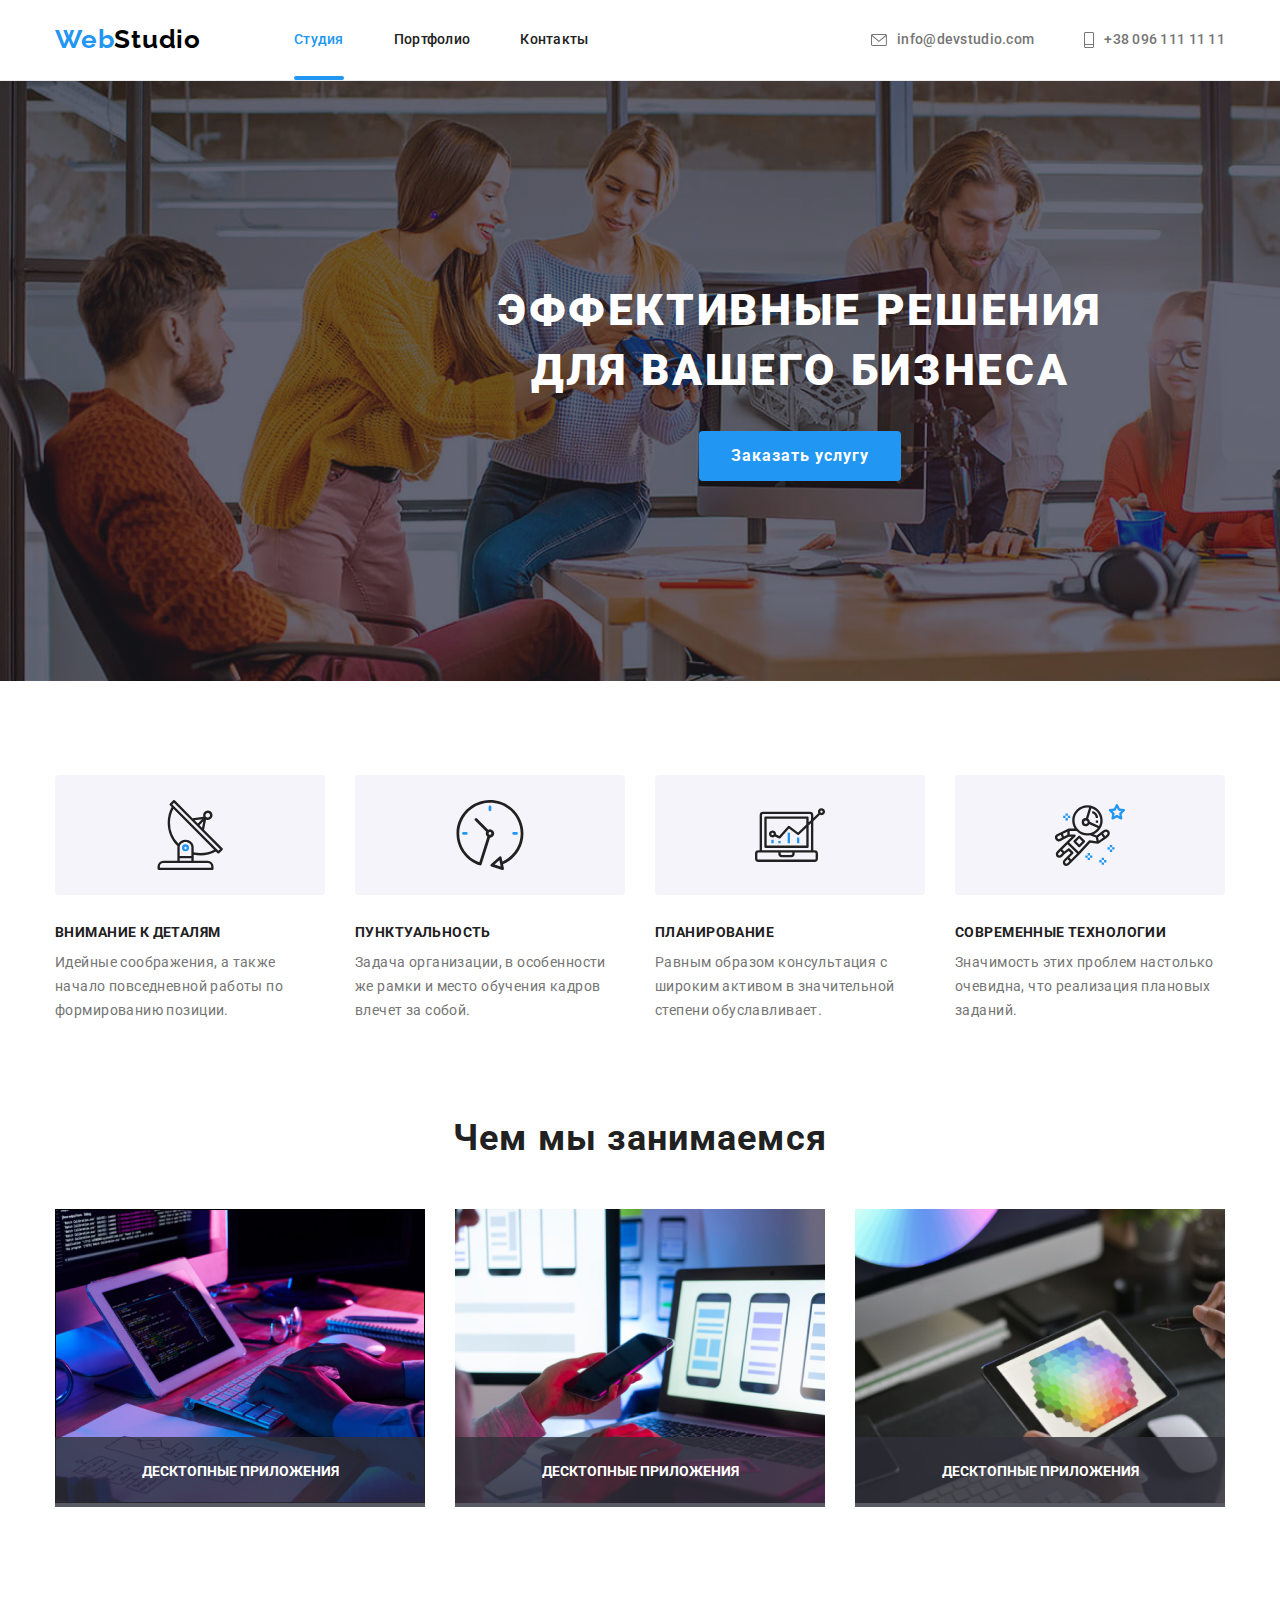
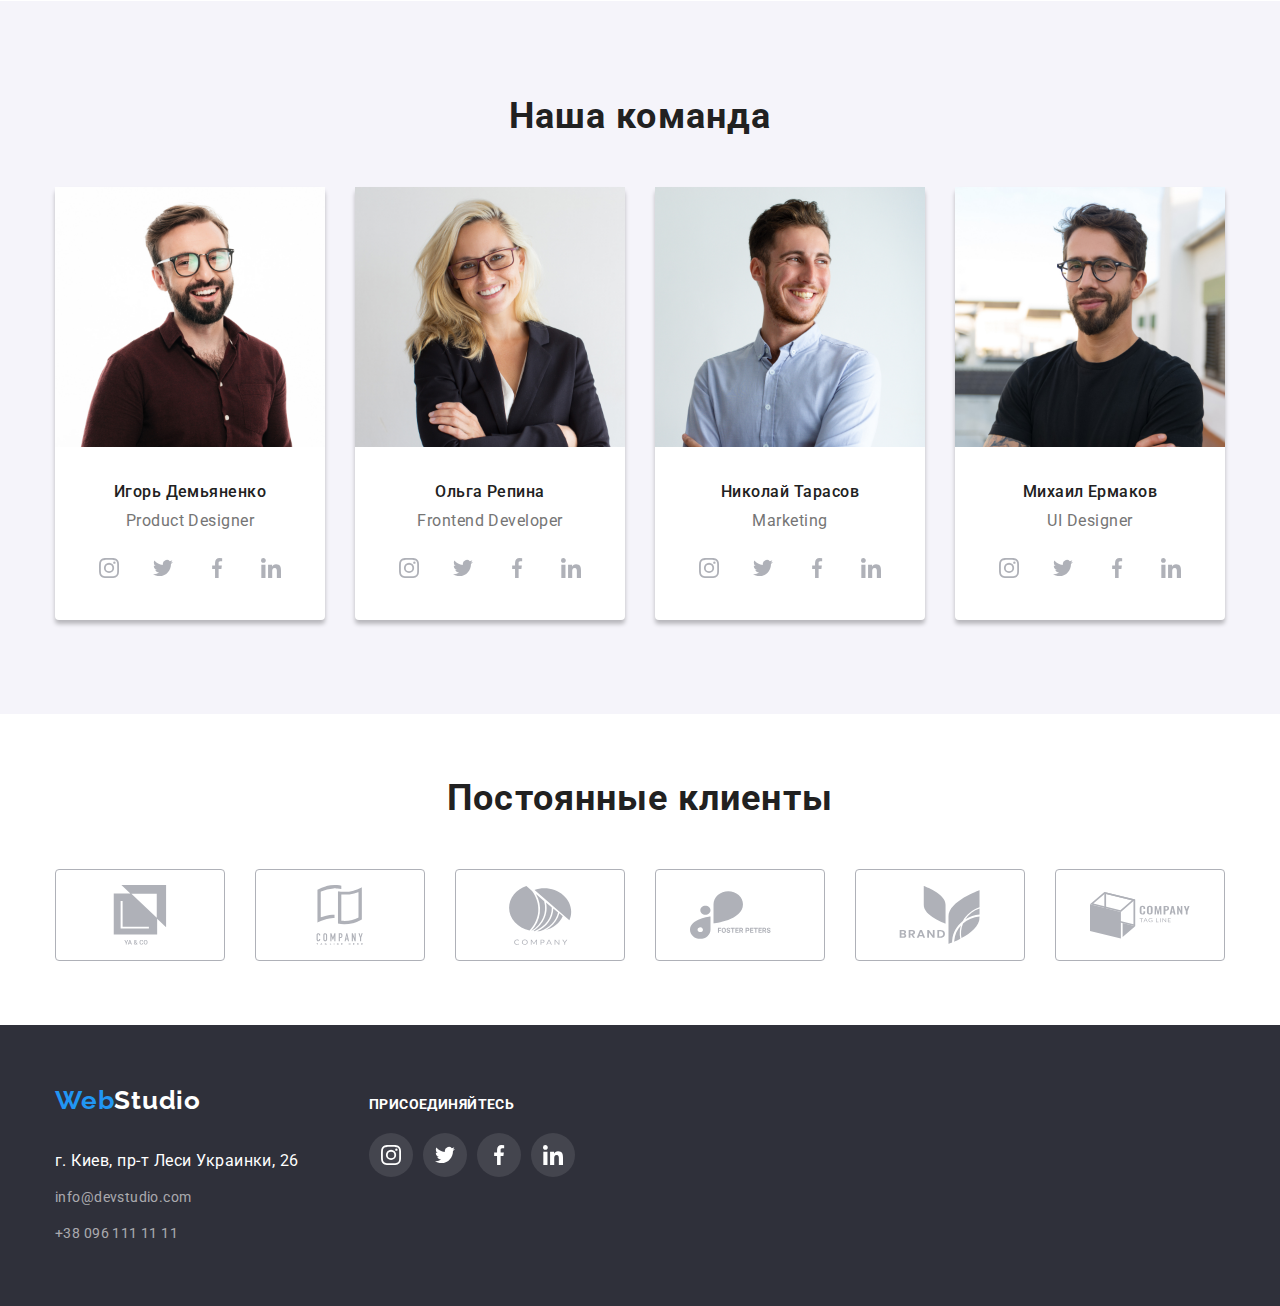
==== index.html @ 06fabc36 "подготовка дз" ====
<!DOCTYPE html>
<html lang="ru">
  <head>
    <meta charset="UTF-8" />
    <meta http-equiv="X-UA-Compatible" content="IE=edge" />
    <meta name="viewport" content="width=device-width, initial-scale=1.0" />
    <link rel="preconnect" href="https://fonts.googleapis.com" />
    <link rel="preconnect" href="https://fonts.gstatic.com" crossorigin />
    <link
      href="https://fonts.googleapis.com/css2?family=Raleway:wght@700&family=Roboto:wght@400;500;700;900&display=swap"
      rel="stylesheet"
    />
    <link
      rel="stylesheet"
      href="https://cdnjs.cloudflare.com/ajax/libs/modern-normalize/1.1.0/modern-normalize.min.css"
    />
    <link rel="stylesheet" href="./css/style.css" />
    <title>Document</title>
  </head>
  <body class="page">
    <header class="page-header">
      <div class="conteiner main-nav">
        <nav class="main-nav">
          <a href="./index.html" class="logo"
            ><span class="logo-web">Web</span
            ><span class="logo-studio">Studio</span></a
          >
          <ul class="site-nav list">
            <li class="item">
              <a href="./index.html" class="link-nav current">Студия</a>
            </li>
            <li class="item">
              <a href="./portfolio.html" class="link-nav">Портфолио</a>
            </li>
            <li class="item"><a href="" class="link-nav">Контакты</a></li>
          </ul>
        </nav>

        <ul class="auth-nav list">
          <li class="item">
            <a href="mailto:info@devstudio.com" class="linkpadding link-align">
              <svg class="nav-svg" width="16" height="12">
                <use href="./images/icons.svg#icon-envelope"></use>
              </svg>
              info@devstudio.com</a
            >
          </li>
          <li class="item">
            <a href="tel:+380961111111" class="linkpadding link-align">
              <svg class="nav-svg" width="10" height="16">
                <use href="./images/icons.svg#icon-Mobile"></use>
              </svg>
              +38 096 111 11 11</a
            >
          </li>
        </ul>
      </div>
    </header>
    <main>
      <section class="hero">
        <h1 class="hero-title">Эффективные решения <br />для вашего бизнеса</h1>
        <button type="button" data-modal-open class="button primary">
          Заказать услугу
        </button>
      </section>
      <section class="section nobottom">
        <div class="conteiner">
          <h2 class="title visually-hidden">Особенности</h2>
          <ul class="list peculiarities">
            <li class="item icon-antena">
              <div class="section-div-svg">
                <svg class="icon-svg" width="70" height="70">
                  <use href="./images/icons.svg#icon-antenna"></use>
                </svg>
              </div>
              <h3 class="subtitle">Внимание к деталям</h3>
              <p class="paragraph">
                Идейные соображения, а также начало повседневной работы по
                формированию позиции.
              </p>
            </li>
            <li class="item icon-clock">
              <div class="section-div-svg">
                <svg class="icon-svg" width="70" height="70">
                  <use href="./images/icons.svg#icon-clock"></use>
                </svg>
              </div>
              <h3 class="subtitle">Пунктуальность</h3>
              <p class="paragraph">
                Задача организации, в особенности же рамки и место обучения
                кадров влечет за собой.
              </p>
            </li>
            <li class="item">
              <div class="section-div-svg">
                <svg class="icon-svg" width="70" height="70">
                  <use href="./images/icons.svg#icon-diagram"></use>
                </svg>
              </div>
              <h3 class="subtitle">Планирование</h3>
              <p class="paragraph">
                Равным образом консультация с широким активом в значительной
                степени обуславливает.
              </p>
            </li>
            <li class="item">
              <div class="section-div-svg">
                <svg class="icon-svg" width="70" height="70">
                  <use href="./images/icons.svg#icon-astronaut"></use>
                </svg>
              </div>
              <h3 class="subtitle">Современные технологии</h3>
              <p class="paragraph">
                Значимость этих проблем настолько очевидна, что реализация
                плановых заданий.
              </p>
            </li>
          </ul>
        </div>
      </section>
      <section class="section">
        <div class="conteiner">
          <h2 class="title">Чем мы занимаемся</h2>
          <ul class="list works">
            <li class="itemwork">
              <h3 class="work-item-tittle">Десктопные приложения</h3>
              <img width="370" src="./images/box1.jpg" alt="Написание кода" />
            </li>
            <li class="itemwork">
              <h3 class="work-item-tittle">Десктопные приложения</h3>
              <img
                width="370"
                src="./images/box2.jpg"
                alt="Создание приложений"
              />
            </li>
            <li class="itemwork">
              <h3 class="work-item-tittle">Десктопные приложения</h3>
              <img width="370" src="./images/box3.jpg" alt="Дизайн" />
            </li>
          </ul>
        </div>
      </section>
      <section class="section bg-section-command">
        <div class="conteiner">
          <h2 class="title">Наша команда</h2>
          <ul class="list command">
            <li class="itemcomand">
              <img
                class="imgcommand"
                src="./images/img1.jpg"
                alt="Игорь Демьяненко"
                width="270"
              />
              <div class="dcommand">
                <h3 class="team">Игорь Демьяненко</h3>
                <p lang="en-GB" class="work">Product Designer</p>
                <ul class="command-svg">
                  <li class="command-li">
                    <a class="button-svg" href="">
                      <svg class="command-li-svg" width="20" height="20">
                        <use href="./images/icons.svg#icon-instagram"></use>
                      </svg>
                    </a>
                  </li>
                  <li class="command-li">
                    <a class="button-svg" href=""
                      ><svg class="command-li-svg" width="20" height="20">
                        <use href="./images/icons.svg#icon-twitter"></use>
                      </svg>
                    </a>
                  </li>
                  <li class="command-li">
                    <a class="button-svg" href=""
                      ><svg class="command-li-svg" width="20" height="20">
                        <use href="./images/icons.svg#icon-facebook"></use>
                      </svg>
                    </a>
                  </li>
                  <li class="command-li">
                    <a class="button-svg" href=""
                      ><svg class="command-li-svg" width="20" height="20">
                        <use href="./images/icons.svg#icon-linkedin"></use>
                      </svg>
                    </a>
                  </li>
                </ul>
              </div>
            </li>
            <li class="itemcomand">
              <img
                class="imgcommand"
                src="./images/img2.jpg"
                alt="Ольга Репина"
                width="270"
              />
              <div class="dcommand">
                <h3 class="team">Ольга Репина</h3>
                <p lang="en-GB" class="work">Frontend Developer</p>

                <ul class="command-svg">
                  <li class="command-li">
                    <a class="button-svg" href=""
                      ><svg class="command-li-svg" width="20" height="20">
                        <use href="./images/icons.svg#icon-instagram"></use>
                      </svg>
                    </a>
                  </li>
                  <li class="command-li">
                    <a class="button-svg" href=""
                      ><svg class="command-li-svg" width="20" height="20">
                        <use href="./images/icons.svg#icon-twitter"></use>
                      </svg>
                    </a>
                  </li>
                  <li class="command-li">
                    <a class="button-svg" href=""
                      ><svg class="command-li-svg" width="20" height="20">
                        <use href="./images/icons.svg#icon-facebook"></use>
                      </svg>
                    </a>
                  </li>
                  <li class="command-li">
                    <a class="button-svg" href=""
                      ><svg class="command-li-svg" width="20" height="20">
                        <use href="./images/icons.svg#icon-linkedin"></use>
                      </svg>
                    </a>
                  </li>
                </ul>
              </div>
            </li>
            <li class="itemcomand">
              <img
                class="imgcommand"
                src="./images/img3.jpg"
                alt="Николай Тарасов"
                width="270"
              />
              <div class="dcommand">
                <h3 class="team">Николай Тарасов</h3>
                <p lang="en-GB" class="work">Marketing</p>
                <ul class="command-svg">
                  <li class="command-li">
                    <a class="button-svg" href=""
                      ><svg class="command-li-svg" width="20" height="20">
                        <use href="./images/icons.svg#icon-instagram"></use>
                      </svg>
                    </a>
                  </li>
                  <li class="command-li">
                    <a class="button-svg" href=""
                      ><svg class="command-li-svg" width="20" height="20">
                        <use href="./images/icons.svg#icon-twitter"></use>
                      </svg>
                    </a>
                  </li>
                  <li class="command-li">
                    <a class="button-svg" href=""
                      ><svg class="command-li-svg" width="20" height="20">
                        <use href="./images/icons.svg#icon-facebook"></use>
                      </svg>
                    </a>
                  </li>
                  <li class="command-li">
                    <a class="button-svg" href=""
                      ><svg class="command-li-svg" width="20" height="20">
                        <use href="./images/icons.svg#icon-linkedin"></use>
                      </svg>
                    </a>
                  </li>
                </ul>
              </div>
            </li>
            <li class="itemcomand">
              <img
                class="imgcommand"
                src="./images/img4.jpg"
                alt="Михаил Ермаков"
                width="270"
              />
              <div class="dcommand">
                <h3 class="team">Михаил Ермаков</h3>
                <p lang="en-GB" class="work">UI Designer</p>
                <ul class="command-svg">
                  <li class="command-li">
                    <a class="button-svg" href=""
                      ><svg class="command-li-svg" width="20" height="20">
                        <use href="./images/icons.svg#icon-instagram"></use>
                      </svg>
                    </a>
                  </li>
                  <li class="command-li">
                    <a class="button-svg" href=""
                      ><svg class="command-li-svg" width="20" height="20">
                        <use href="./images/icons.svg#icon-twitter"></use>
                      </svg>
                    </a>
                  </li>
                  <li class="command-li">
                    <a class="button-svg" href=""
                      ><svg class="command-li-svg" width="20" height="20">
                        <use href="./images/icons.svg#icon-facebook"></use>
                      </svg>
                    </a>
                  </li>
                  <li class="command-li">
                    <a class="button-svg" href=""
                      ><svg class="command-li-svg" width="20" height="20">
                        <use href="./images/icons.svg#icon-linkedin"></use>
                      </svg>
                    </a>
                  </li>
                </ul>
              </div>
            </li>
          </ul>
        </div>
      </section>
      <section class="clients">
        <div class="conteiner">
          <h2 class="clients-title">Постоянные клиенты</h2>
          <ul class="clients-item">
            <li class="list">
              <a class="clients-button-svg" href=""
                ><svg class="command-li-svg" width="100" height="60">
                  <use href="./images/icons.svg#icon-union"></use>
                </svg>
              </a>
            </li>
            <li class="list">
              <a class="clients-button-svg" href=""
                ><svg class="command-li-svg" width="100" height="60">
                  <use href="./images/icons.svg#icon-tagline"></use>
                </svg>
              </a>
            </li>
            <li class="list">
              <a class="clients-button-svg" href=""
                ><svg class="command-li-svg" width="100" height="60">
                  <use href="./images/icons.svg#icon-company"></use>
                </svg>
              </a>
            </li>
            <li class="list">
              <a class="clients-button-svg" href=""
                ><svg class="command-li-svg" width="100" height="60">
                  <use href="./images/icons.svg#icon-foster"></use>
                </svg>
              </a>
            </li>
            <li class="list">
              <a class="clients-button-svg" href=""
                ><svg class="command-li-svg" width="100" height="60">
                  <use href="./images/icons.svg#icon-brand"></use>
                </svg>
              </a>
            </li>
            <li class="list">
              <a class="clients-button-svg" href=""
                ><svg class="command-li-svg" width="100" height="60">
                  <use href="./images/icons.svg#icon-taglines"></use>
                </svg>
              </a>
            </li>
          </ul>
        </div>
      </section>
    </main>
    <footer class="footer">
      <div class="conteiner footer-conteiner">
        <div class="adress-div">
          <a href="./index.html" class="logof"
            ><span class="logo-web">Web</span
            ><span class="logo-studiow">Studio</span></a
          >
          <address class="fotter adress">
            <p class="footer-par">г. Киев, пр-т Леси Украинки, 26</p>
            <ul class="mail">
              <li class="listf">
                <a href="mailto:info@devstudio.com" class="link-navf"
                  >info@devstudio.com</a
                >
              </li>
              <li class="listf">
                <a href="tel:+380961111111" class="link-navf"
                  >+38 096 111 11 11</a
                >
              </li>
            </ul>
          </address>
        </div>
        <div class="conect-div">
          <p class="footer-conect">присоединяйтесь</p>
          <ul class="list">
            <li class="command-li">
              <a class="footer-button-svg" href=""
                ><svg class="command-li-svg" width="20" height="20">
                  <use href="./images/icons.svg#icon-instagram"></use>
                </svg>
              </a>
            </li>
            <li class="command-li">
              <a class="footer-button-svg" href=""
                ><svg class="command-li-svg" width="20" height="20">
                  <use href="./images/icons.svg#icon-twitter"></use>
                </svg>
              </a>
            </li>
            <li class="command-li">
              <a class="footer-button-svg" href=""
                ><svg class="command-li-svg" width="20" height="20">
                  <use href="./images/icons.svg#icon-facebook"></use>
                </svg>
              </a>
            </li>
            <li class="command-li">
              <a class="footer-button-svg" href=""
                ><svg class="command-li-svg" width="20" height="20">
                  <use href="./images/icons.svg#icon-linkedin"></use>
                </svg>
              </a>
            </li>
          </ul>
        </div>
      </div>
    </footer>
    <div data-modal class="backdrop is-hidden">
      <div class="modal">
        <button type="button" data-modal-close class="modal-button-close">
          <svg class="button-close-icon" width="18" height="18">
            <use href="./images/icons.svg#icon-cancel-circle"></use>
          </svg>
        </button>
      </div>
    </div>
    <script src="./js/modal.js"></script>
  </body>
</html>
---- css/style.css ----
:root {
  --title-text-color: #212121;
  --primary-text-color: #757575;
  --accent-color: #2196f3;
  --primary-bg-color: #ffffff;
  --primary-white-color: #ffffff;
  --button-bg-color: #f5f4fa;
  --hover-bg-prbutton: #188ce8;
  --timing: cubic-bezier(0.4, 0, 0.2, 1);
}
h1,
h2,
h3,
h4,
p,
ul {
  margin: 0;
  padding: 0;
}

.page {
  background-color: var(--primary-bg-color);
  color: var(--primary-text-color);
  font-family: Roboto, sans-serif;
}
.conteiner {
  margin-left: auto;
  margin-right: auto;
  width: 1200px;
  padding-left: 15px;
  padding-right: 15px;
}
.page-header {
  border-bottom: 1px solid #ececec;
}
.main-nav {
  display: flex;

  align-items: center;
}
.pnav {
  justify-content: center;
  margin-bottom: 50px;
}
.portfolio-section {
  padding-top: 94px;
  padding-bottom: 94px;
}
.list {
  list-style: none;
  margin-top: 0;
  margin-bottom: 0;
}
.main-nav .list + .list {
  margin-left: 8px;
}
.main-item {
  display: flex;
  flex-wrap: wrap;

  justify-content: center;
}
.litem {
  display: block;
  width: 370px;
  margin-right: 30px;
  margin-bottom: 30px;
  cursor: pointer;
}
.litem:nth-child(3n) {
  margin-right: 0;
}
.litem:nth-last-child(-n + 3) {
  margin-bottom: 0;
}
.litem:hover,
.litem:focus {
  box-shadow: 0px 4px 4px 0px rgba(0, 0, 0, 0.25);
}

.link-nav {
  display: block;
  padding-top: 32px;
  padding-bottom: 32px;

  color: var(--title-text-color);
  font-weight: 500;
  font-size: 14px;
  line-height: 1.14;
  letter-spacing: 0.02em;
  text-decoration: none;
  position: relative;
  /*transition: color 250ms var(--timing);*/
}
.link-nav:hover,
.link-nav:focus {
  color: var(--accent-color);
}
.link-nav.current {
  position: relative;
  color: var(--accent-color);
}
.link-nav.current::after {
  content: "";
  display: block;
  width: 100%;
  height: 4px;
  border-radius: 2px;
  background-color: var(--accent-color);

  position: absolute;
  left: 0;
  bottom: 0;
  opacity: 1;
  transition: opacity 250ms var(--timing);
}
.site-nav {
  display: flex;
  margin-left: 93px;
}
.site-nav .item + .item {
  margin-left: 50px;
}
.link-navf {
  font-size: 14px;
  line-height: 1.7;
  letter-spacing: 0.03em;
  color: rgba(255, 255, 255, 0.6);
  text-decoration: none;
}
.auth-nav {
  display: flex;
}
.auth-nav .item + .item {
  margin-left: 50px;
}
.auth-nav.list {
  margin-left: auto;
}
.linkpadding {
  display: flex;
  align-items: center;
  padding-top: 32px;
  padding-bottom: 32px;

  fill: #757575;
  color: var(--primary-text-color);
  font-weight: 500;
  font-size: 14px;
  line-height: 1.14;
  letter-spacing: 0.02em;
  text-decoration: none;
  transition: color 250ms var(--timing), fill 250ms var(--timing);
}
.linkpadding:hover,
.linkpadding:focus,
.alink.linkpadding:focus {
  color: var(--accent-color);
  fill: var(--accent-color);
}
.logo {
  font-family: "Raleway";
  font-weight: 700;
  font-size: 26px;
  line-height: 1.2;
  letter-spacing: 0.03em;
  text-decoration: none;
}
.logof {
  display: block;
  margin-bottom: 30px;
  font-family: "Raleway";
  font-weight: 700;
  font-size: 26px;
  line-height: 1.2;
  letter-spacing: 0.03em;
  text-decoration: none;
}
.logo-studio {
  color: #000000;
}
.logo-studiow {
  color: #ffffff;
  text-decoration: none;
}
.logo-web {
  color: var(--accent-color);
}
.hero {
  width: 1600px;
  margin-left: auto;
  margin-right: auto;
  background-repeat: no-repeat;
  background-size: cover;
  background-position: center;
  background-image: linear-gradient(
      to right,
      rgba(47, 48, 58, 0.4),
      rgba(47, 48, 58, 0.4)
    ),
    url(../images/Img.png);
  text-align: center;
  padding-top: 200px;
  padding-bottom: 200px;
}
.button {
  border-radius: 4px;
  padding: 10px 32px;
  cursor: pointer;
  color: var(--title-text-color);
  background-color: var(--button-bg-color);
  font-family: inherit;
  font-weight: 500;
  font-size: 16px;
  line-height: 1.62;
  letter-spacing: 0.03em;
  text-align: center;
  transition: background-color 250ms var(--timing), color 250ms var(--timing);
}
.button:hover,
.button:focus {
  background-color: var(--accent-color);
  color: var(--primary-white-color);
  border: none;
}
.button.primary {
  color: var(--primary-white-color);
  background-color: var(--accent-color);
  font-family: inherit;
  font-weight: 700;
  font-size: 16px;
  line-height: 1.88;
  letter-spacing: 0.06em;
  border: none;
}
.button.primary:hover,
.button.primary:focus {
  background-color: var(--hover-bg-prbutton);
  color: var(--primary-white-color);
  border: none;
}
.bportfolio {
  padding: 6px 22px;
  cursor: pointer;
  color: var(--title-text-color);
  background-color: var(--button-bg-color);
  font-family: inherit;
  font-weight: 500;
  font-size: 16px;
  line-height: 1.62;
  letter-spacing: 0.03em;
  text-align: center;
  border: none;
  transition: background-color 250ms var(--timing), color 250ms var(--timing),
    box-shadow 250ms var(--timing);
}
.bportfolio:hover,
.bportfolio:focus {
  background-color: var(--accent-color);
  color: var(--primary-white-color);
  border: none;
  box-shadow: 0px 4px 4px 0px rgba(0, 0, 0, 0.25);
}
.hero-title {
  margin-top: 0;
  margin-bottom: 30px;

  color: var(--primary-white-color);
  font-weight: 900;
  font-size: 44px;
  line-height: 1.36;
  text-align: center;
  letter-spacing: 0.06em;
  text-transform: uppercase;
}
.section {
  padding-top: 94px;
  padding-bottom: 94px;
}
.section.nobottom {
  padding-bottom: 0;
}
.title {
  margin-top: 0;
  margin-bottom: 50px;

  color: var(--title-text-color);
  font-weight: 700;
  font-size: 36px;
  line-height: 1.17;
  text-align: center;
  letter-spacing: 0.03em;
}
.visually-hidden {
  position: absolute;
  width: 1px;
  height: 1px;
  margin: -1px;
  border: 0;
  padding: 0;

  white-space: nowrap;
  clip-path: inset(100%);
  clip: rect(0 0 0 0);
  overflow: hidden;
}
.peculiarities {
  display: flex;
}
.subtitle {
  margin-bottom: 10px;
}
.peculiarities .item + .item {
  margin-left: 30px;
}
.peculiarities .item {
  width: 270px;
}
.section .team {
  color: var(--title-text-color);
  font-weight: 500;
  font-size: 16px;
  line-height: 1.19;
  letter-spacing: 0.03em;
}
.section .work {
  line-height: 1.19;
  letter-spacing: 0.03em;
}
.works {
  display: flex;
}
.works .itemwork + .itemwork {
  margin-left: 30px;
}
.itemwork {
  position: relative;
}
.work-item-tittle {
  position: absolute;
  bottom: 0px;
  left: 0;
  width: 100%;
  height: 70px;
  display: flex;
  justify-content: center;
  align-items: center;
  font-size: 14px;
  line-height: 1.14;
  text-align: center;
  text-transform: uppercase;
  color: var(--primary-white-color);
  background: rgba(47, 48, 58, 0.8);
}

.command {
  display: flex;
}
.nav-svg {
  margin-right: 10px;
}
.section-div-svg {
  display: flex;
  height: 120px;
  margin-bottom: 30px;
  align-items: center;
  justify-content: center;
  border-radius: 4px;
  background-color: #f5f4fa;
}

.command .itemcomand + .itemcomand {
  margin-left: 30px;
}
.dcommand {
  padding-top: 30px;
  padding-bottom: 30px;
}
.section .subtitle {
  color: var(--title-text-color);
  font-weight: 700;
  font-size: 14px;
  line-height: 1.14;
  letter-spacing: 0.03em;
  text-transform: uppercase;
}
.section .paragraph {
  font-size: 14px;
  line-height: 1.71;
  letter-spacing: 0.03em;
}
.link-portfolio {
  display: block;
  text-decoration: none;
  margin-bottom: 0px;
}
.project-card {
  display: block;
  transition: color 250ms var(--timing);
}
.project-div {
  position: relative;

  content: "";
  top: 0;
  left: 0;
  width: 100%;
  height: 294px;
  overflow: hidden;
}

.projects-div-text {
  position: absolute;
  top: 0;
  left: 0;
  color: var(--primary-white-color);
  background-color: rgba(33, 150, 243, 0.9);
  padding: 63px 24px;
  width: 100%;
  height: 100%;
  transform: translateY(101%);
  transition: transform 250ms var(--timing), box-shadow 250ms var(--timing);
  font-size: 18px;
  line-height: 1.56;
}

.project-card:hover,
.project-card:focus {
  box-shadow: 0px 1px 1px rgba(0, 0, 0, 0.12), 0px 4px 4px rgba(0, 0, 0, 0.06),
    1px 4px 6px rgba(0, 0, 0, 0.16);
  display: block;
}
.project-card:hover .projects-div-text,
.project-card:focus .projects-div-text {
  transform: translateY(0);
}
.link-portfolio .work {
  color: var(--primary-text-color);
  line-height: 1.19;
  letter-spacing: 0.03em;
}
.img-portfolio {
  display: block;
}
.link-portfolio .team {
  color: var(--title-text-color);
  font-weight: 500;
  line-height: 1.19;
  letter-spacing: 0.03em;
}
.divportfolio {
  padding: 20px 24px;
  border-top: none;
  border-right: 1px solid #eeeeee;
  border-bottom: 1px solid #eeeeee;
  border-left: 1px solid #eeeeee;
}

.team {
  margin-bottom: 10px;
}

/* footer */
.adress {
  font-style: normal;
}
.footer {
  font-style: normal;
  background-color: #2f303a;
  padding-top: 60px;
  padding-bottom: 60px;
}
.lfooter {
  margin-bottom: 20px;
}
.listf {
  list-style: none;
  margin-top: 0;
  margin-bottom: 0;
}
.listf:not(:last-child) {
  margin-bottom: 9px;
}
.footer-par {
  margin-bottom: 9px;
  font-style: normal;
  line-height: 1.7;
  letter-spacing: 0.03em;
  color: #ffffff;
}
.mail {
  line-height: 1.7;
  letter-spacing: 0.03em;
  color: rgba(255, 255, 255, 0.6);
}
.footer-conect {
  margin-bottom: 20px;
  font-weight: 700;
  font-size: 14px;
  line-height: 1.14;
  letter-spacing: 0.03em;
  text-transform: uppercase;

  color: #ffffff;
}

.footer .list {
  display: flex;
}
.footer-button-svg {
  width: 44px;
  height: 44px;
  display: flex;
  justify-content: center;
  align-items: center;
  border-radius: 50%;
  border: none;
  cursor: pointer;
  background-color: rgba(255, 255, 255, 0.1);
  fill: #ffffff;
  transition: background-color 250ms var(--timing), fill 250ms var(--timing);
}
.footer-button-svg:hover,
.footer-button-svg:focus {
  background-color: var(--accent-color);
  fill: #ffffff;
}
.footer-conteiner {
  display: flex;
  align-items: baseline;
}
.adress-div {
  margin-right: 70px;
}
.work {
  margin-bottom: 16px;
}
.button-svg {
  width: 44px;
  height: 44px;
  display: flex;
  justify-content: center;
  align-items: center;
  border-radius: 50%;
  border: none;
  cursor: pointer;
  background-color: inherit;

  fill: #afb1b8;
  transition: background-color 250ms var(--timing), fill 250ms var(--timing);
}
.button-svg:hover,
.button-svg:focus {
  background-color: var(--accent-color);
  fill: #ffffff;
}
.bg-section-command {
  background-color: #f5f4fa;
}
.itemcomand {
  text-align: center;

  background-color: var(--primary-white-color);
  border-radius: 4px;
  box-shadow: 0px 4px 4px 0px rgba(0, 0, 0, 0.25);
}
.command-svg {
  list-style: none;
  display: flex;
  justify-content: center;
}

.clients {
  padding-top: 64px;
  padding-bottom: 64px;
}
.command-li {
  margin-right: 10px;
}
.command-li:nth-child(4n) {
  margin-right: 0;
}
.clients-title {
  color: var(--title-text-color);
  margin-bottom: 50px;
  font-weight: 700;
  font-size: 36px;
  line-height: 1.16;
  text-align: center;
  letter-spacing: 0.03em;
}
.clients-button-svg {
  width: 170px;
  height: 92px;
  display: flex;
  justify-content: center;
  align-items: center;
  border-radius: 4px;
  border: 1px solid #afb1b8;
  background-color: inherit;
  cursor: pointer;

  fill: #afb1b8;
  transition: border 250ms var(--timing), fill 250ms var(--timing);
}
.clients-button-svg:hover,
.clients-button-svg:focus {
  border: 1px solid var(--accent-color);
  fill: var(--accent-color);
}
.clients-item {
  display: flex;
}
.clients-item .list {
  margin-right: 30px;
  justify-content: center;
}

.clients-item .list:nth-child(6n) {
  margin-right: 0;
}
/* модальное */
.backdrop {
  position: fixed;
  top: 0;
  left: 0;
  width: 100%;
  height: 100%;
  background-color: rgba(0, 0, 0, 0.4);
  opacity: 1;

  transition: opacity 250ms var(--timing), visibility 250ms var(--timing);
}
.backdrop.is-hidden {
  opacity: 0;
  pointer-events: none;
}
.modal {
  position: absolute;
  top: 50%;
  left: 50%;
  transform: translate(-50%, -50%);

  display: block;
  opacity: 1;
  min-height: 581px;
  min-width: 528px;
  padding: 15px;

  background: var(--primary-white-color);
  box-shadow: 0px 1px 3px rgba(0, 0, 0, 0.12), 0px 1px 1px rgba(0, 0, 0, 0.14),
    0px 2px 1px rgba(0, 0, 0, 0.2);
  border-radius: 4px;
}
.backdrop.is-hidden .modal {
  transform: translate(-50%, -50%) scale(0.5);
}
.modal-button-close {
  position: absolute;
  top: 8px;
  right: 8px;
  width: 30px;
  height: 30px;
  display: flex;
  justify-content: center;
  align-items: center;
  cursor: pointer;
  background-color: var(--primary-white-color);

  border: 1px solid rgb(255, 255, 255);
  border-radius: 40px;
  padding: 6px;
}
/*.button-close-icon {
  display: flex;
  justify-content: center;
  align-items: center;
  background: #ffffff;
  border: none;
  width: 11;
  height: 11;
}*/
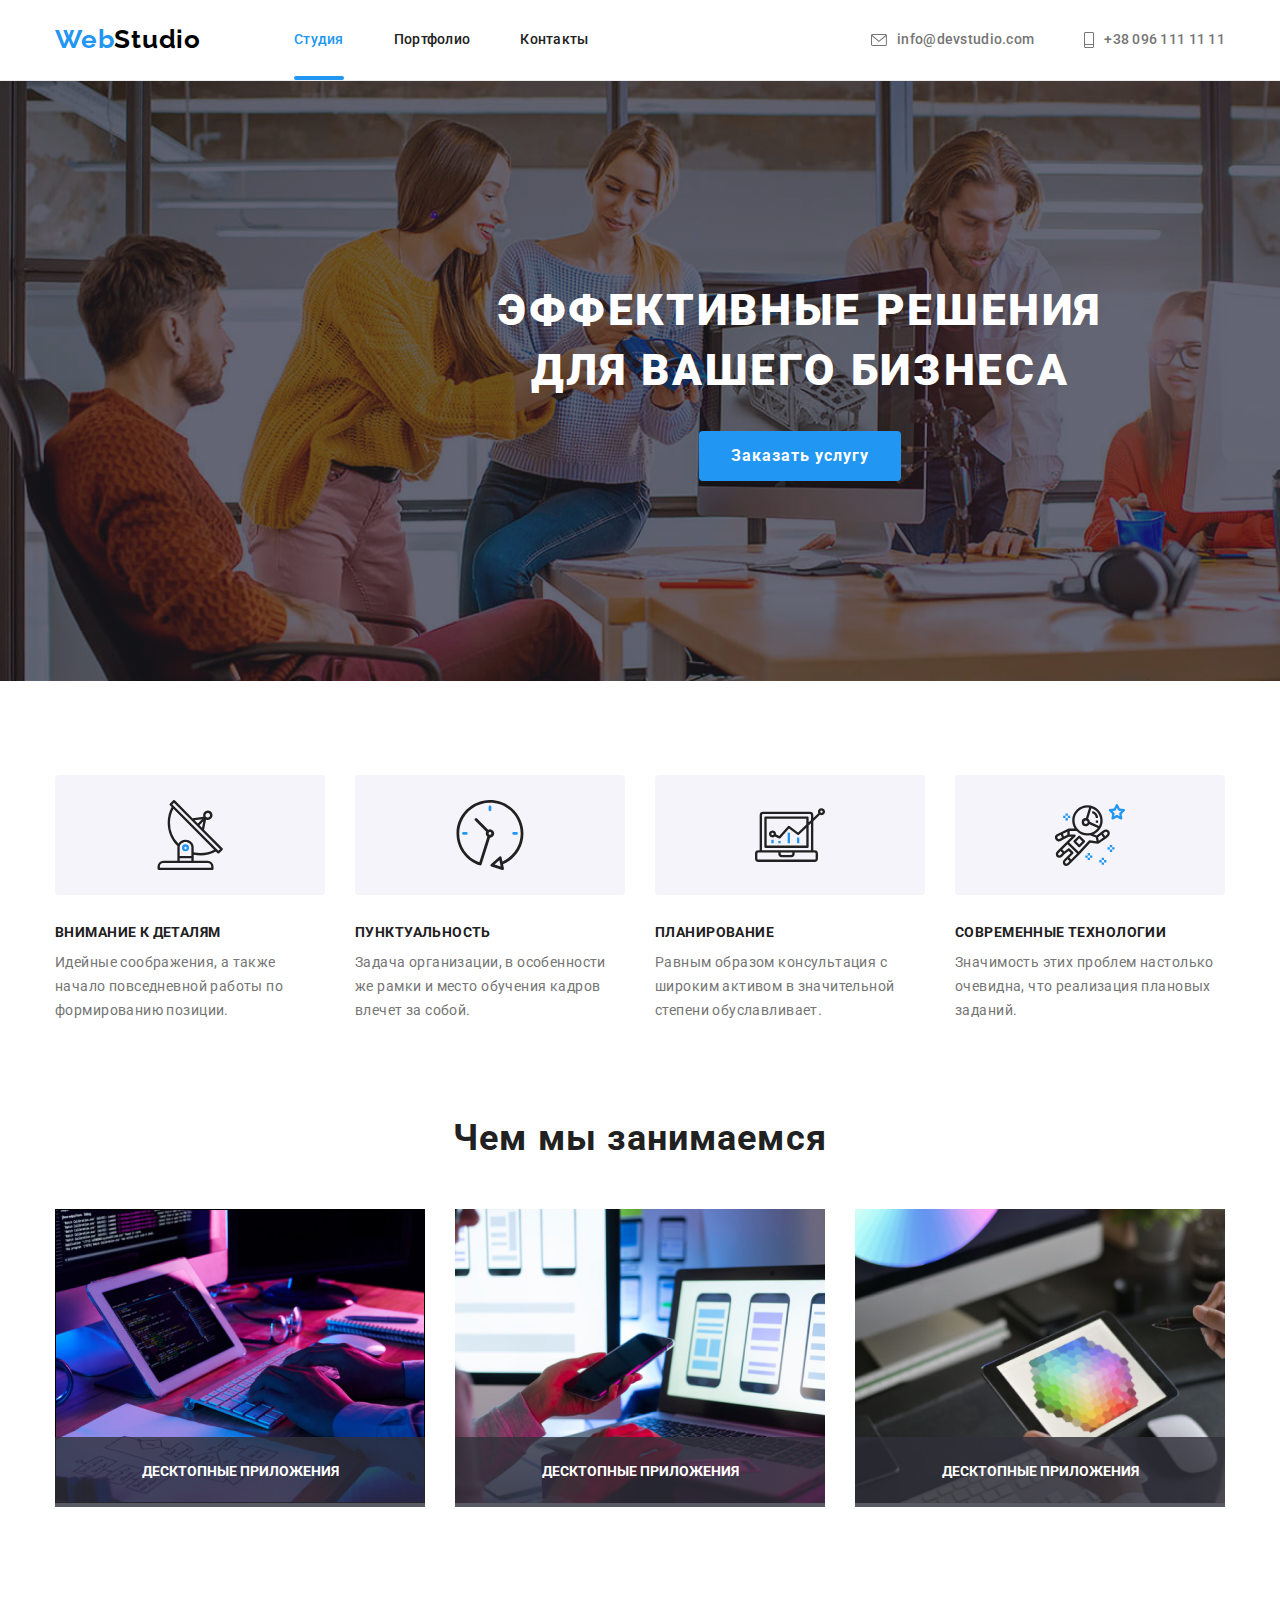
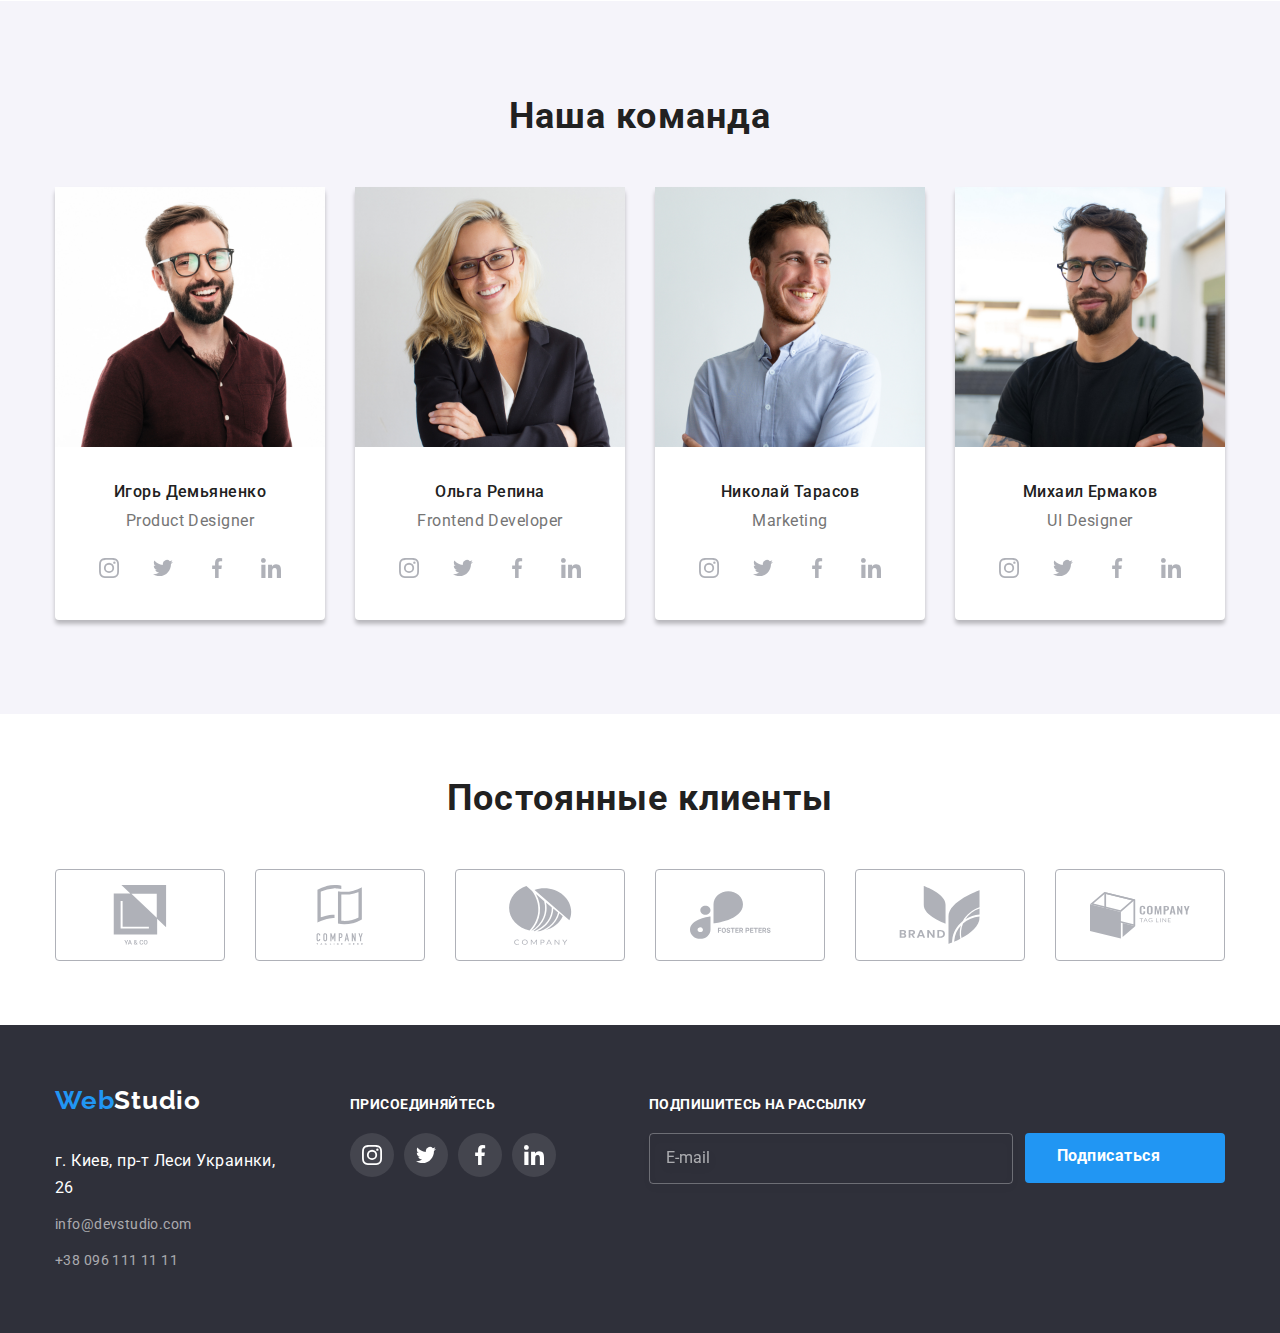
==== commit 08b5e746: "процесс" ====
--- a/index.html
+++ b/index.html
@@ -423,15 +423,93 @@
             </li>
           </ul>
         </div>
+        <div class="subscribe">
+          <p class="footer-conect">Подпишитесь на рассылку</p>
+          <div class="subscribe-flex">
+            <div class="subscribe-form-field">
+              <label for="email"
+                ><input
+                  class="subscribe-input"
+                  type="email"
+                  name="email"
+                  id="email"
+                  placeholder="E-mail"
+                />
+              </label>
+            </div>
+            <button class="subscribe-button" type="button">
+              Подписаться
+              <svg class="subscribe-svg">
+                <use
+                  href="./images/icons.svg#icon-icon-send"
+                  width="24"
+                  height="24"
+                ></use>
+              </svg>
+            </button>
+          </div>
+        </div>
       </div>
     </footer>
     <div data-modal class="backdrop is-hidden">
       <div class="modal">
-        <button type="button" data-modal-close class="modal-button-close">
-          <svg class="button-close-icon" width="18" height="18">
-            <use href="./images/icons.svg#icon-cancel-circle"></use>
+        <button class="modal-button-close" data-modal-close type="button">
+          <svg class="modal-svg">
+            <use href="./images/icons.svg#icon-krest"></use>
           </svg>
         </button>
+        <form class="form">
+          <p class="modal-form-titel">
+            Оставьте свои данные, мы вам перезвоним
+          </p>
+
+          <label class="form-field">
+            <span class="form-label">Имя</span>
+            <input class="form-input" type="text" name="name" id="name" />
+            <svg class="subscribe-form-div">
+              <use href="./images/icons.svg#icon-name"></use>
+            </svg>
+          </label>
+          <label class="form-field" for="tel">
+            <span class="form-label">Телефон</span>
+            <input class="form-input" type="tel" name="tel" id="tel" />
+            <svg class="subscribe-form-div">
+              <use href="./images/icons.svg#icon-tel"></use>
+            </svg>
+          </label>
+
+          <label class="form-field">
+            <span class="form-label">Почта</span>
+            <input class="form-input" type="email" name="email" />
+            <svg class="subscribe-form-div">
+              <use href="./images/icons.svg#icon-mail"></use>
+            </svg>
+          </label>
+
+          <label class="form-textarea">
+            <span class="form-label">Комментарий</span>
+            <textarea
+              class="textarea-field"
+              name="comment"
+              placeholder="Введите текст"
+            ></textarea>
+          </label>
+          <label class="form-checkbox">
+            <input
+              class="hiden input-checkbox"
+              type="checkbox"
+              name="checkbox"
+            />
+            <span class="checkbox-icon"></span>
+            <span class="form-checkbox-title"
+              >Соглашаюсь с рассылкой и принимаю
+              <a class="form-checkbox__link" href="">Условия договора</a></span
+            >
+          </label>
+          <button class="button primary button-modal" type="submit">
+            Отправить
+          </button>
+        </form>
       </div>
     </div>
     <script src="./js/modal.js"></script>
--- a/css/style.css
+++ b/css/style.css
@@ -66,6 +66,8 @@
   margin-right: 30px;
   margin-bottom: 30px;
   cursor: pointer;
+
+  transition: box-shadow 250ms var(--timing);
 }
 .litem:nth-child(3n) {
   margin-right: 0;
@@ -90,7 +92,7 @@
   letter-spacing: 0.02em;
   text-decoration: none;
   position: relative;
-  /*transition: color 250ms var(--timing);*/
+  transition: color 250ms var(--timing);
 }
 .link-nav:hover,
 .link-nav:focus {
@@ -532,6 +534,75 @@
 .adress-div {
   margin-right: 70px;
 }
+.subscribe {
+  display: block;
+  margin-left: 93px;
+  width: 576px;
+}
+.flex {
+  position: absolute;
+  left: 0;
+  top: 0;
+  display: flex;
+}
+.subscribe-flex {
+  display: flex;
+  align-items: center;
+}
+.subscribe-button {
+  display: flex;
+  margin-left: 12px;
+  width: 200px;
+  height: 50px;
+  border-radius: 4px;
+  padding: 10px 32px;
+  cursor: pointer;
+  color: var(--primary-white-color);
+  background-color: var(--accent-color);
+  border: none;
+  font-family: inherit;
+  font-weight: 700;
+  font-size: 16px;
+  line-height: 1.62;
+  letter-spacing: 0.03em;
+  text-align: center;
+
+  transition: background-color 250ms var(--timing), color 250ms var(--timing);
+}
+.subscribe-svg {
+  margin-left: 10px;
+}
+.subscribe-input {
+  width: 100%;
+  padding: 15px 16px;
+  min-width: 358px;
+  border: 1px solid rgba(255, 255, 255, 0.3);
+  filter: drop-shadow(0px 4px 4px rgba(0, 0, 0, 0.15));
+  border-radius: 4px;
+  background-color: transparent;
+  color: var(--primary-white-color);
+  transition: border-color 250ms var(--timing);
+}
+.subscribe-input:focus,
+.subscribe-input:hover {
+  border-color: var(--accent-color);
+  outline: none;
+}
+
+.subscribe-input::placeholder {
+  font-size: 16px;
+  line-height: 1.25;
+  color: rgba(255, 255, 255, 0.6);
+}
+.subscribe-form-field {
+  position: relative;
+
+  width: 448px;
+  height: 50px;
+
+  display: flex;
+  flex-direction: column;
+}
 .work {
   margin-bottom: 16px;
 }
@@ -652,6 +723,16 @@
     0px 2px 1px rgba(0, 0, 0, 0.2);
   border-radius: 4px;
 }
+.modal-form-titel {
+  margin-bottom: 12px;
+  font-weight: 700;
+  font-size: 20px;
+  line-height: 1.15;
+  text-align: center;
+  letter-spacing: 0.03em;
+
+  color: #212121;
+}
 .backdrop.is-hidden .modal {
   transform: translate(-50%, -50%) scale(0.5);
 }
@@ -671,6 +752,16 @@
   border-radius: 40px;
   padding: 6px;
 }
+.modal-button-close:hover,
+.modal-button-close:focus {
+  fill: var(--accent-color);
+}
+.button-modal {
+  margin-left: auto;
+  margin-right: auto;
+  display: flex;
+  justify-content: center;
+}
 /*.button-close-icon {
   display: flex;
   justify-content: center;
@@ -680,3 +771,134 @@
   width: 11;
   height: 11;
 }*/
+.form-textarea {
+  display: flex;
+  flex-direction: column;
+  margin-bottom: 20px;
+}
+.textarea-field {
+  padding: 12px 16px;
+  width: 448px;
+  height: 120px;
+  border: 1px solid rgba(33, 33, 33, 0.2);
+  border-radius: 4px;
+  transition: border-color 250ms var(--timing);
+  resize: none;
+}
+.form-textarea::placeholder {
+  font-size: 12px;
+  line-height: 1.17;
+  letter-spacing: 0.01em;
+  color: #75757580;
+}
+
+.textarea-field:focus-within,
+.textarea-field:hover {
+  border-color: var(--accent-color);
+  outline: none;
+}
+.form {
+  display: flex;
+  margin-left: auto;
+  margin-right: auto;
+  flex-direction: column;
+}
+.form-field {
+  display: flex;
+  flex-direction: column;
+  position: relative;
+  margin-bottom: 10px;
+
+  transition: border-color 250ms var(--timing);
+}
+.form-label {
+  margin-bottom: 4px;
+  font-size: 12px;
+  line-height: 1.17;
+  letter-spacing: 0.01em;
+}
+.form-input {
+  height: 40px;
+  padding: 12px 42px;
+  border: 1px solid rgba(33, 33, 33, 0.2);
+  border-radius: 4px;
+  transition: border-color 250ms var(--timing);
+}
+.subscribe-form-div {
+  position: absolute;
+  left: 12px;
+  bottom: 12px;
+  margin: 0;
+  width: 18px;
+  height: 18px;
+  fill: var(--title-text-color);
+  transition: fill 250ms var(--timing);
+}
+/* .form-field:focus-within + .form-input, .form-field:hover+.form-input {
+    color: var(--accent-color);
+} */
+.form-field:focus-within .form-input,
+.form-field:hover .form-input {
+  border: 1px solid var(--accent-color);
+}
+
+.form-field:focus-within .form-input,
+.form-field:hover .form-input {
+  border: 1px solid var(--accent-color);
+  outline: none;
+}
+
+.form-field:focus-within .subscribe-form-div,
+.form-field:hover .subscribe-form-div {
+  fill: var(--accent-color);
+}
+/* .form-field  input {
+border: 1px solid rgba(33, 33, 33, 0.2);
+border-radius: 4px;     
+} */
+.form-checkbox {
+  display: flex;
+  padding-bottom: 30px;
+  align-items: center;
+  justify-content: center;
+  font-size: 14px;
+  line-height: 1.71;
+
+  letter-spacing: 0.03em;
+  color: #757575;
+}
+.modal-svg {
+  padding: 0;
+  height: 16px;
+}
+.checkbox-icon {
+  width: 16px;
+  height: 15px;
+  display: inline-block;
+  border: 2px solid var(--title-text-color);
+  border-radius: 2px;
+  transition: background-image 250ms var(--timing);
+}
+.input-checkbox:checked + .checkbox-icon {
+  background-color: var(--accent-text-color);
+  background-image: url(../Images/iconcheck.svg);
+  background-size: contain;
+  border-color: transparent;
+  background-origin: border-box;
+}
+/* .form-checkbox::before{
+    content: '';
+   display: inline-block;
+   width: 20px;
+height: 20px;
+background-color: tomato;
+} */
+.hiden {
+  -webkit-appearance: none;
+  -moz-appearance: none;
+  appearance: none;
+  position: absolute;
+}
+.form-checkbox-title {
+  margin-left: 7px;
+}
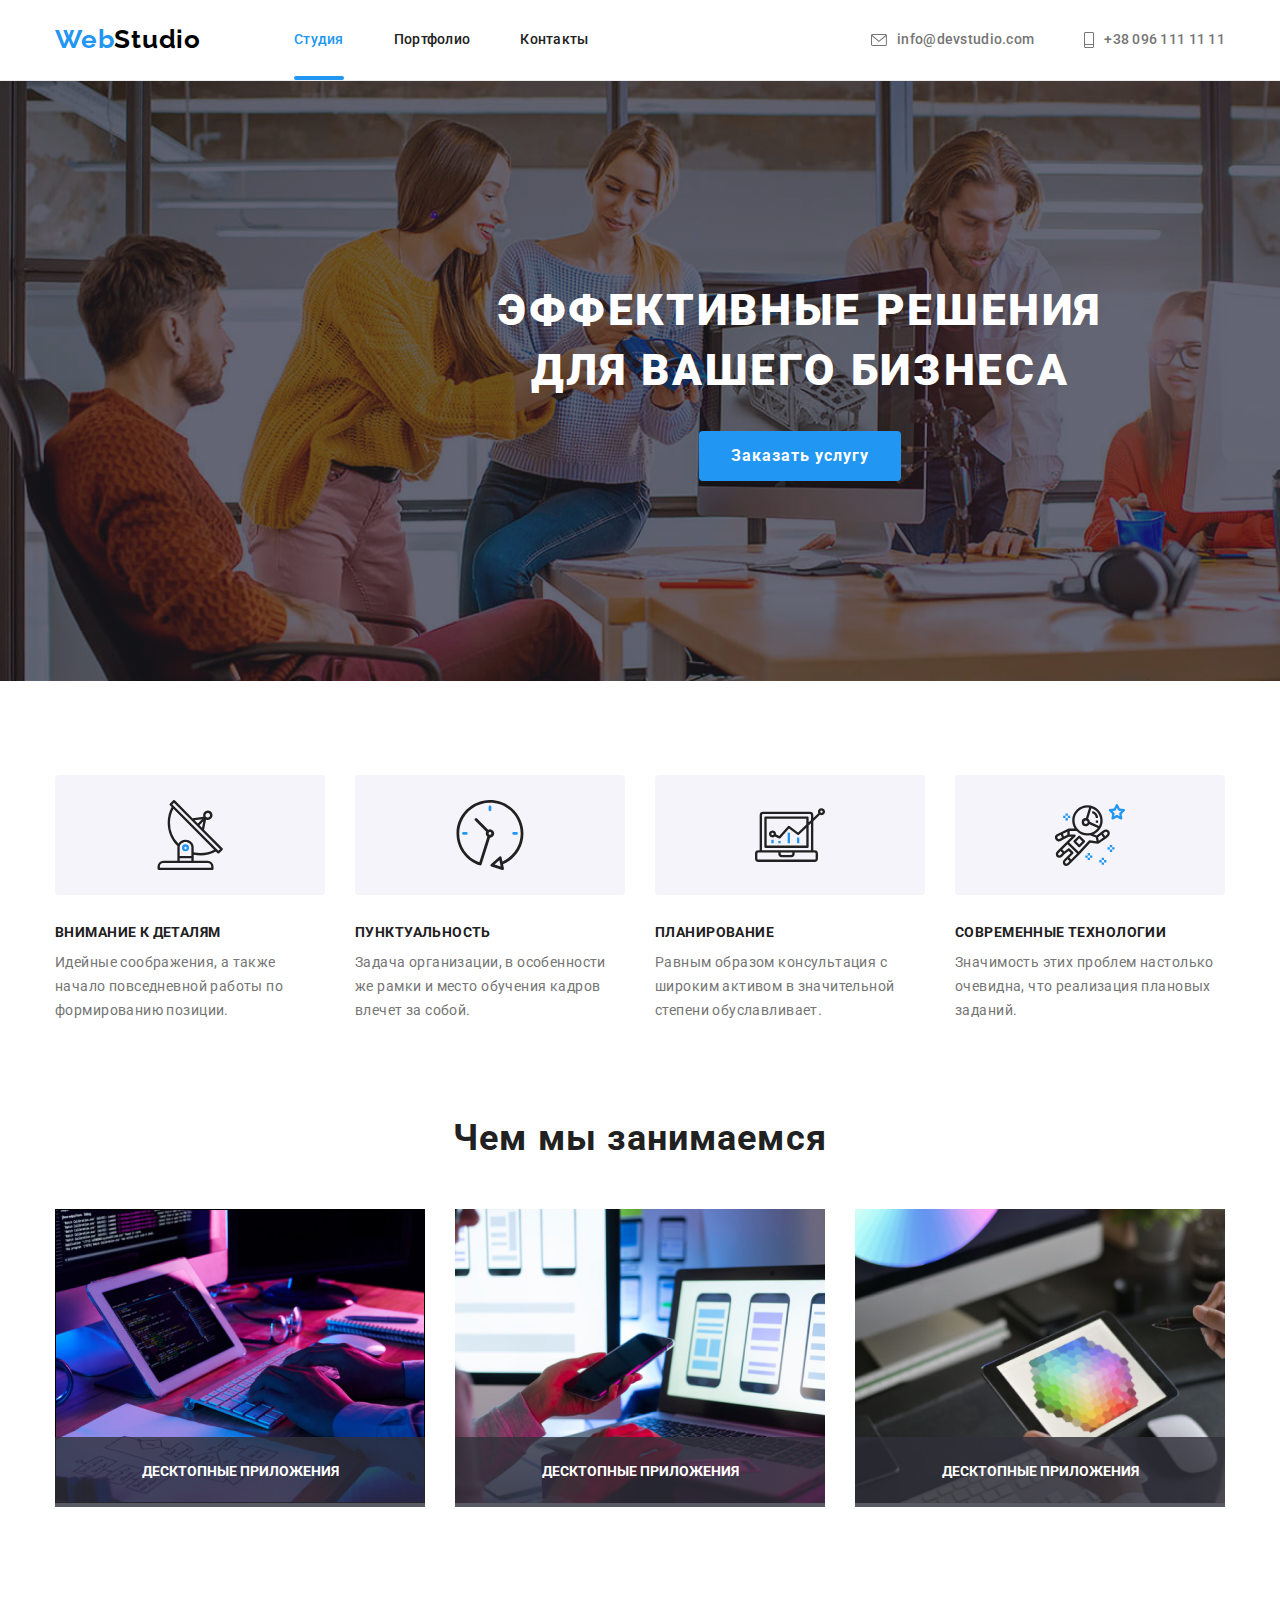
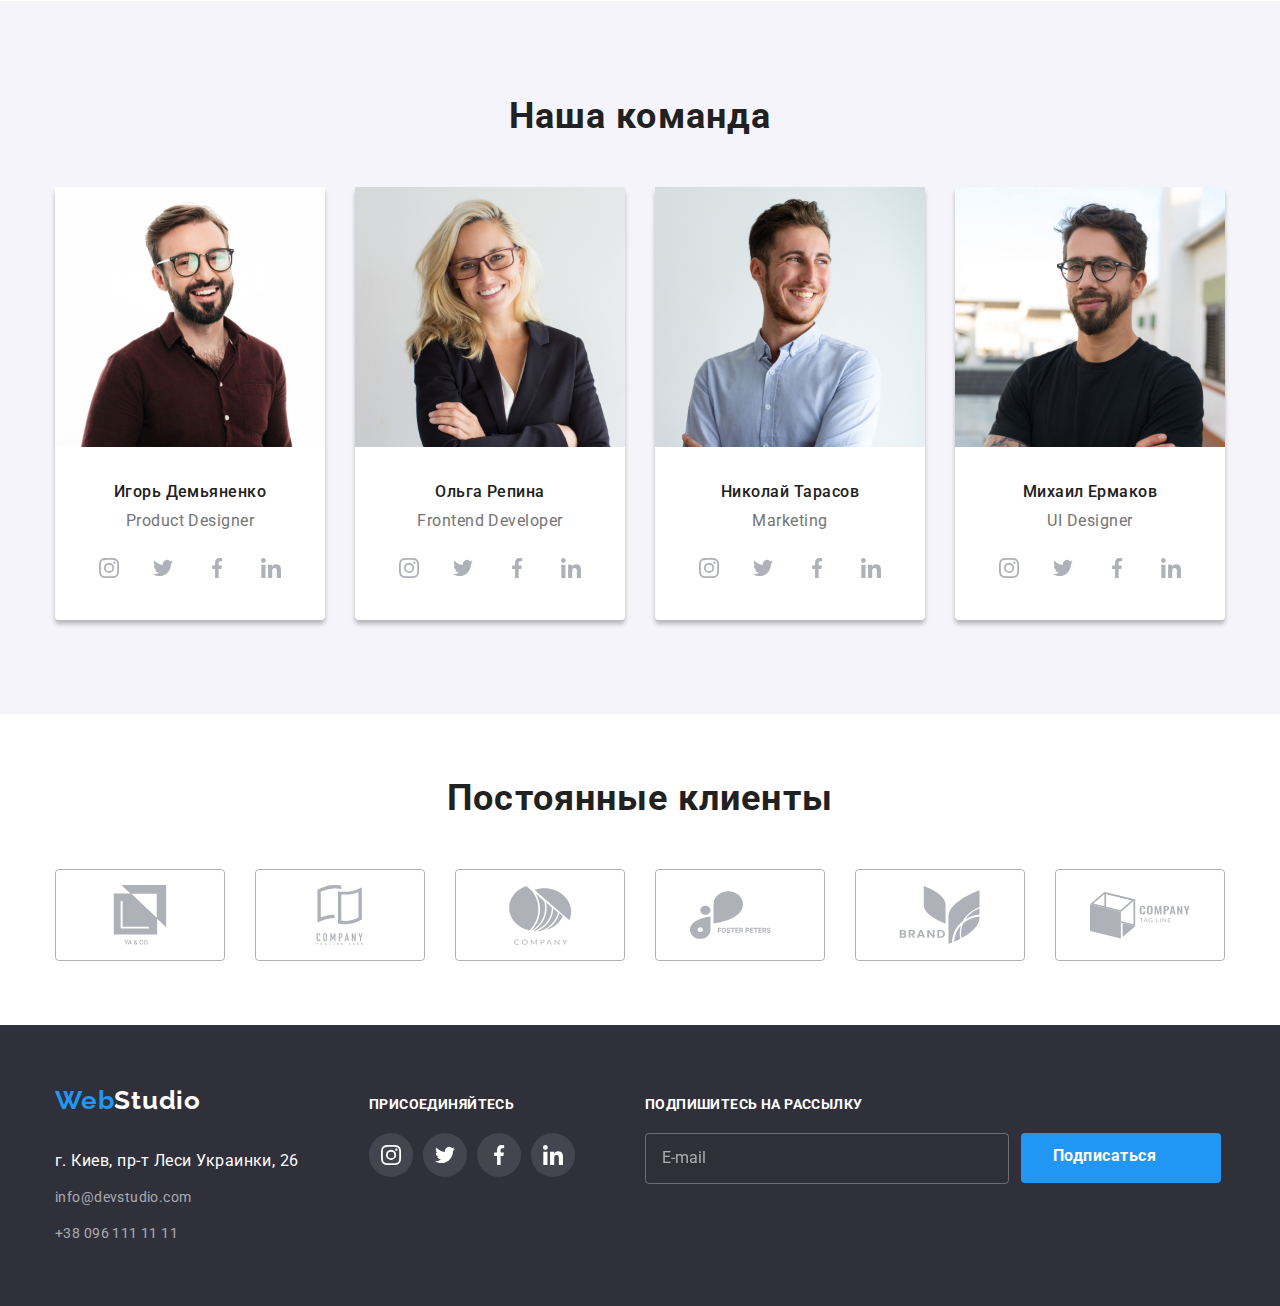
==== commit c4470519: "виправив" ====
--- a/index.html
+++ b/index.html
@@ -439,12 +439,8 @@
             </div>
             <button class="subscribe-button" type="button">
               Подписаться
-              <svg class="subscribe-svg">
-                <use
-                  href="./images/icons.svg#icon-icon-send"
-                  width="24"
-                  height="24"
-                ></use>
+              <svg class="subscribe-svg" width="24" height="24">
+                <use href="./images/icons.svg#icon-icon-send"></use>
               </svg>
             </button>
           </div>
@@ -453,9 +449,9 @@
     </footer>
     <div data-modal class="backdrop is-hidden">
       <div class="modal">
-        <button class="modal-button-close" data-modal-close type="button">
-          <svg class="modal-svg">
-            <use href="./images/icons.svg#icon-krest"></use>
+        <button type="button" data-modal-close class="modal-button-close">
+          <svg class="button-close-icon" width="20" height="20">
+            <use href="./images/icons.svg#icon-EXE"></use>
           </svg>
         </button>
         <form class="form">
--- a/css/style.css
+++ b/css/style.css
@@ -502,7 +502,6 @@
   line-height: 1.14;
   letter-spacing: 0.03em;
   text-transform: uppercase;
-
   color: #ffffff;
 }
 
@@ -536,7 +535,7 @@
 }
 .subscribe {
   display: block;
-  margin-left: 93px;
+  margin-left: 70px;
   width: 576px;
 }
 .flex {
@@ -716,7 +715,7 @@
   opacity: 1;
   min-height: 581px;
   min-width: 528px;
-  padding: 15px;
+  padding: 40px;
 
   background: var(--primary-white-color);
   box-shadow: 0px 1px 3px rgba(0, 0, 0, 0.12), 0px 1px 1px rgba(0, 0, 0, 0.14),
@@ -737,53 +736,79 @@
   transform: translate(-50%, -50%) scale(0.5);
 }
 .modal-button-close {
+  border: 1px solid rgb(11, 11, 11);
+  border-radius: 40px;
+  padding: 6px;
   position: absolute;
   top: 8px;
   right: 8px;
-  width: 30px;
-  height: 30px;
-  display: flex;
-  justify-content: center;
-  align-items: center;
+  display: flex;
+  justify-content: center;
+  align-items: center;
+  background-color: #ffffff;
+  fill: #000000;
+  border: 1px solid rgba(0, 0, 0, 0.1);
+  border-radius: 15px;
+  padding: 6px;
   cursor: pointer;
-  background-color: var(--primary-white-color);
-
-  border: 1px solid rgb(255, 255, 255);
-  border-radius: 40px;
-  padding: 6px;
-}
-.modal-button-close:hover,
-.modal-button-close:focus {
-  fill: var(--accent-color);
-}
+  /*position: absolute;
+    top: 8px;
+    right: 8px;
+    width: 30px;
+    height: 30px;
+    display: flex;
+    justify-content: center;
+    align-items: center;
+    cursor: pointer;
+    background-color: var(--primary-white-color);
+    border: 1px solid rgba(0, 0, 0, 0.1);
+    border-radius: 15px;
+    padding: 6px; */
+}
+
 .button-modal {
   margin-left: auto;
   margin-right: auto;
   display: flex;
   justify-content: center;
 }
-/*.button-close-icon {
-  display: flex;
-  justify-content: center;
-  align-items: center;
+.button-close-icon {
+  display: flex;
+  align-items: center;
+  justify-content: center;
   background: #ffffff;
   border: none;
-  width: 11;
-  height: 11;
-}*/
+  width: 11px;
+  height: 11px;
+  transition: fill 250ms cubic-bezier(0.4, 0, 0.2, 1);
+}
+.modal-button-close:hover .button-close-icon,
+.modal-button-close:focus .button-close-icon {
+  fill: var(--titel-text-color);
+  transition: fill 250ms cubic-bezier(0.4, 0, 0.2, 1);
+}
 .form-textarea {
   display: flex;
   flex-direction: column;
   margin-bottom: 20px;
 }
 .textarea-field {
-  padding: 12px 16px;
+  /*padding: 12px 16px;
   width: 448px;
   height: 120px;
   border: 1px solid rgba(33, 33, 33, 0.2);
   border-radius: 4px;
   transition: border-color 250ms var(--timing);
+  resize: none;*/
+  padding-top: 12px;
+  padding-left: 16px;
+  margin-top: 4px;
+  height: 120px;
+  border: 1px solid rgba(33, 33, 33, 0.2);
+  border-radius: 4px;
   resize: none;
+  cursor: pointer;
+  transition: border-color 250ms cubic-bezier(0.4, 0, 0.2, 1);
 }
 .form-textarea::placeholder {
   font-size: 12px;
@@ -872,6 +897,7 @@
   height: 16px;
 }
 .checkbox-icon {
+  /*background-color: var(--title-text-color);*/
   width: 16px;
   height: 15px;
   display: inline-block;
@@ -879,9 +905,10 @@
   border-radius: 2px;
   transition: background-image 250ms var(--timing);
 }
+
 .input-checkbox:checked + .checkbox-icon {
-  background-color: var(--accent-text-color);
-  background-image: url(../Images/iconcheck.svg);
+  background-color: var(--hover-bg-prbutton);
+  background-image: url(../images/iconscheck.svg);
   background-size: contain;
   border-color: transparent;
   background-origin: border-box;
@@ -902,3 +929,12 @@
 .form-checkbox-title {
   margin-left: 7px;
 }
+.form-checkbox__link {
+  font-size: 14px;
+  line-height: 1.71;
+
+  letter-spacing: 0.03em;
+  text-decoration-line: underline;
+
+  color: #2196f3;
+}
